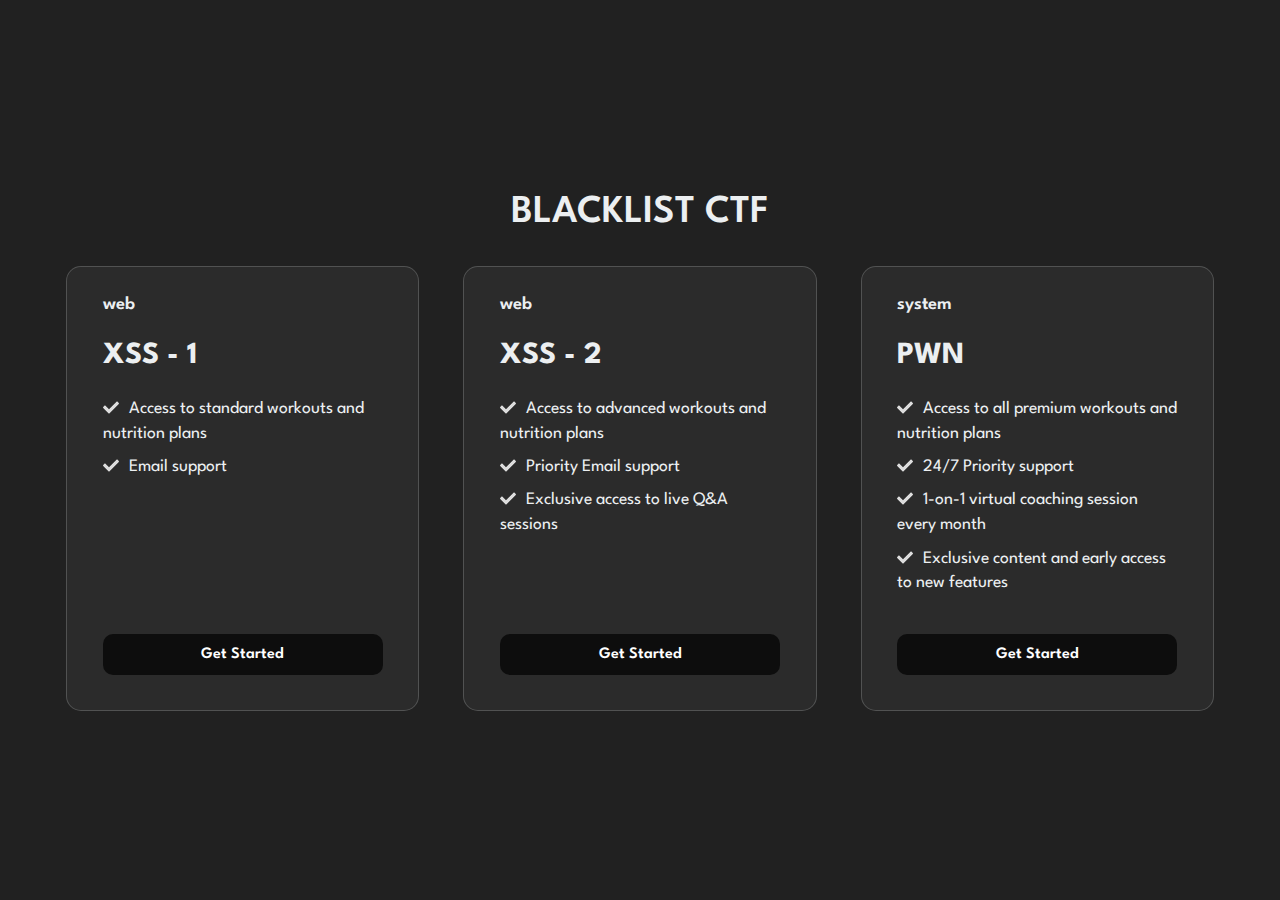
==== frontend/index.html @ 01e0198d "frontend" ====
<!DOCTYPE html>
<html lang="en">
  <head>
    <meta charset="UTF-8" />
    <title>BLACKLIST</title>
    <link rel="stylesheet" href="./style.css" />
  </head>
  <body>
    <!-- partial:index.partial.html -->
    <main class="main flow">
      <h1 class="main__heading">BLACKLIST CTF</h1>
      <div class="main__cards cards">
        <div class="cards__inner">
          <div class="cards__card card">
            <h2 class="card__heading">web</h2>
            <p class="card__price">XSS - 1</p>
            <ul role="list" class="card__bullets flow">
              <li>Access to standard workouts and nutrition plans</li>
              <li>Email support</li>
            </ul>
            <a href="./p1.html" class="card__cta cta">Get Started</a>
          </div>

          <div class="cards__card card">
            <h2 class="card__heading">web</h2>
            <p class="card__price">XSS - 2</p>
            <ul role="list" class="card__bullets flow">
              <li>Access to advanced workouts and nutrition plans</li>
              <li>Priority Email support</li>
              <li>Exclusive access to live Q&A sessions</li>
            </ul>
            <a href="./p2.html" class="card__cta cta">Get Started</a>
          </div>

          <div class="cards__card card">
            <h2 class="card__heading">system</h2>
            <p class="card__price">PWN</p>
            <ul role="list" class="card__bullets flow">
              <li>Access to all premium workouts and nutrition plans</li>
              <li>24/7 Priority support</li>
              <li>1-on-1 virtual coaching session every month</li>
              <li>Exclusive content and early access to new features</li>
            </ul>
            <a href="./p3.html" class="card__cta cta">Get Started</a>
          </div>
        </div>

        <div class="overlay cards__inner"></div>
      </div>
    </main>
    <!-- partial -->
    <script src="./script.js"></script>
  </body>
</html>
---- frontend/style.css ----
@import url("https://fonts.googleapis.com/css2?family=League+Spartan:wght@400;500;600;700;800;900&display=swap");

*,
*::after,
*::before {
  box-sizing: border-box;
  margin: 0;
  padding: 0;
}

html,
body {
  height: 100%;
  min-height: 100vh;
}

body {
  display: grid;
  place-items: center;
  font-family: "League Spartan", system-ui, sans-serif;
  font-size: 1.1rem;
  line-height: 1.2;
  background-color: #212121;
  color: #ddd;
}

ul {
  list-style: none;
}

.main {
  max-width: 75rem;
  padding: 3em 1.5em;
}

.main__heading {
  font-weight: 600;
  font-size: 2.25em;
  margin-bottom: 0.75em;
  text-align: center;
  color: #eceff1;
}

.cards {
  position: relative;
}

.cards__inner {
  display: flex;
  flex-wrap: wrap;
  gap: 2.5em;
}

.card {
  --flow-space: 0.5em;
  --hsl: var(--hue), var(--saturation), var(--lightness);
  flex: 1 1 14rem;
  padding: 1.5em 2em;
  display: grid;
  grid-template-rows: auto auto auto 1fr;
  align-items: start;
  gap: 1.25em;
  color: #eceff1;
  background-color: #2b2b2b;
  border: 1px solid #eceff133;
  border-radius: 15px;
}

.card:nth-child(1) {
  --hue: 165;
  --saturation: 82.26%;
  --lightness: 51.37%;
}

.card:nth-child(2) {
  --hue: 291.34;
  --saturation: 95.9%;
  --lightness: 61.76%;
}

.card:nth-child(3) {
  --hue: 338.69;
  --saturation: 100%;
  --lightness: 48.04%;
}

.card__bullets {
  line-height: 1.4;
}

.card__bullets li::before {
  display: inline-block;
  content: url("data:image/svg+xml,%3Csvg xmlns='http://www.w3.org/2000/svg' viewBox='0 0 512 512' width='16' title='check' fill='%23dddddd'%3E%3Cpath d='M173.898 439.404l-166.4-166.4c-9.997-9.997-9.997-26.206 0-36.204l36.203-36.204c9.997-9.998 26.207-9.998 36.204 0L192 312.69 432.095 72.596c9.997-9.997 26.207-9.997 36.204 0l36.203 36.204c9.997 9.997 9.997 26.206 0 36.204l-294.4 294.401c-9.998 9.997-26.207 9.997-36.204-.001z' /%3E%3C/svg%3E");
  transform: translatey(0.25ch);
  margin-right: 1ch;
}

.card__heading {
  font-size: 1.05em;
  font-weight: 600;
}

.card__price {
  font-size: 1.75em;
  font-weight: 700;
}

.flow > * + * {
  margin-top: var(--flow-space, 1.25em);
}

.cta {
  display: block;
  align-self: end;
  margin: 1em 0 0.5em 0;
  text-align: center;
  text-decoration: none;
  color: #fff;
  background-color: #0d0d0d;
  padding: 0.7em;
  border-radius: 10px;
  font-size: 1rem;
  font-weight: 600;
}

.overlay {
  position: absolute;
  inset: 0;
  pointer-events: none;
  user-select: none;
  opacity: var(--opacity, 0);
  -webkit-mask: radial-gradient(
    25rem 25rem at var(--x) var(--y),
    #000 1%,
    transparent 50%
  );
  mask: radial-gradient(
    25rem 25rem at var(--x) var(--y),
    #000 1%,
    transparent 50%
  );
  transition: 400ms mask ease;
  will-change: mask;
}

.overlay .card {
  background-color: hsla(var(--hsl), 0.15);
  border-color: hsla(var(--hsl), 1);
  box-shadow: 0 0 0 1px inset hsl(var(--hsl));
}

.overlay .cta {
  display: block;
  grid-row: -1;
  width: 100%;
  background-color: hsl(var(--hsl));
  box-shadow: 0 0 0 1px hsl(var(--hsl));
}

:not(.overlay) > .card {
  transition: 400ms background ease;
  will-change: background;
}

:not(.overlay) > .card:hover {
  --lightness: 95%;
  background: hsla(var(--hsl), 0.1);
}
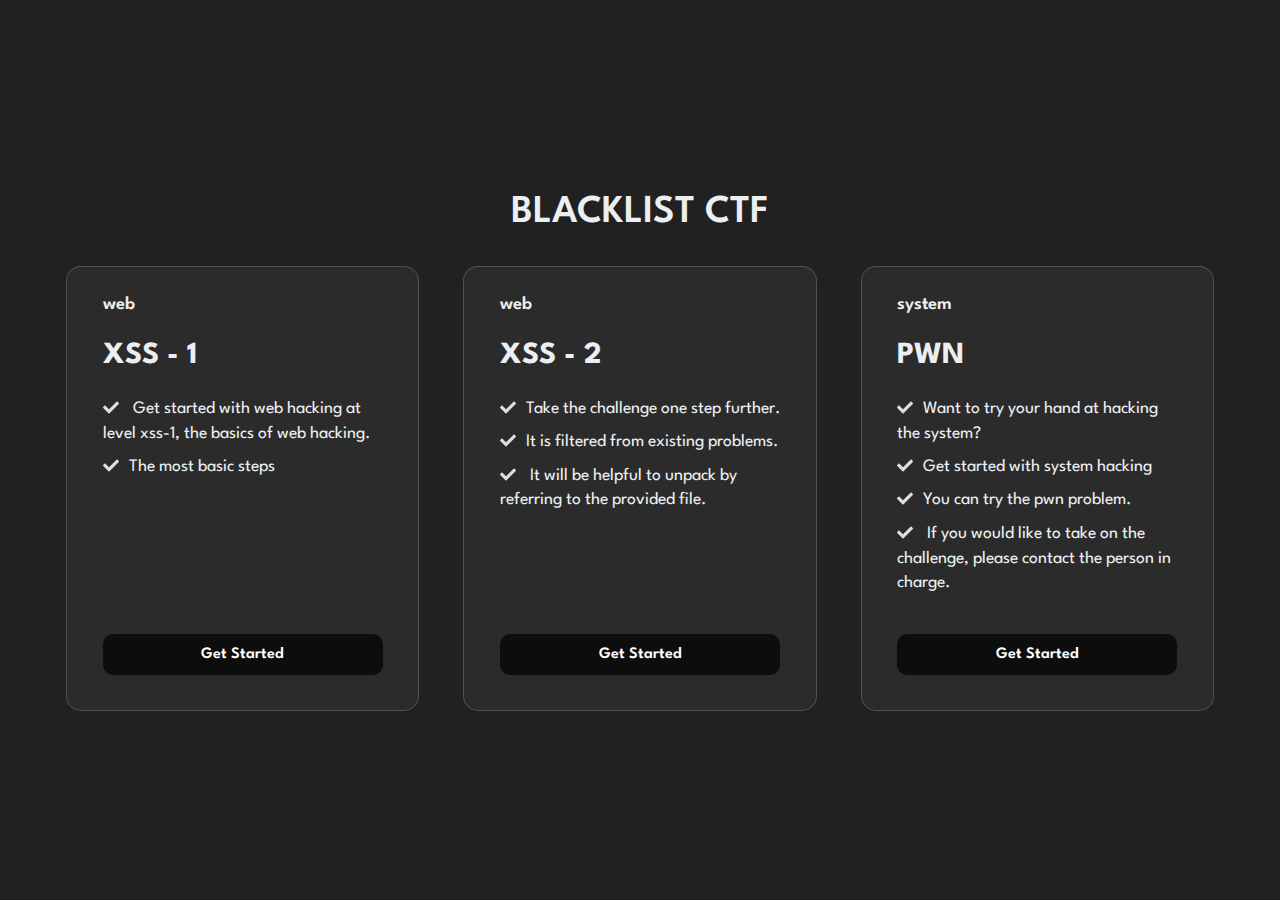
==== commit ff1829ca: "text edit" ====
--- a/frontend/index.html
+++ b/frontend/index.html
@@ -15,8 +15,11 @@
             <h2 class="card__heading">web</h2>
             <p class="card__price">XSS - 1</p>
             <ul role="list" class="card__bullets flow">
-              <li>Access to standard workouts and nutrition plans</li>
-              <li>Email support</li>
+              <li>
+                Get started with web hacking at level xss-1, the basics of web
+                hacking.
+              </li>
+              <li>The most basic steps</li>
             </ul>
             <a href="./p1.html" class="card__cta cta">Get Started</a>
           </div>
@@ -25,9 +28,11 @@
             <h2 class="card__heading">web</h2>
             <p class="card__price">XSS - 2</p>
             <ul role="list" class="card__bullets flow">
-              <li>Access to advanced workouts and nutrition plans</li>
-              <li>Priority Email support</li>
-              <li>Exclusive access to live Q&A sessions</li>
+              <li>Take the challenge one step further.</li>
+              <li>It is filtered from existing problems.</li>
+              <li>
+                It will be helpful to unpack by referring to the provided file.
+              </li>
             </ul>
             <a href="./p2.html" class="card__cta cta">Get Started</a>
           </div>
@@ -36,10 +41,13 @@
             <h2 class="card__heading">system</h2>
             <p class="card__price">PWN</p>
             <ul role="list" class="card__bullets flow">
-              <li>Access to all premium workouts and nutrition plans</li>
-              <li>24/7 Priority support</li>
-              <li>1-on-1 virtual coaching session every month</li>
-              <li>Exclusive content and early access to new features</li>
+              <li>Want to try your hand at hacking the system?</li>
+              <li>Get started with system hacking</li>
+              <li>You can try the pwn problem.</li>
+              <li>
+                If you would like to take on the challenge, please contact the
+                person in charge.
+              </li>
             </ul>
             <a href="./p3.html" class="card__cta cta">Get Started</a>
           </div>
